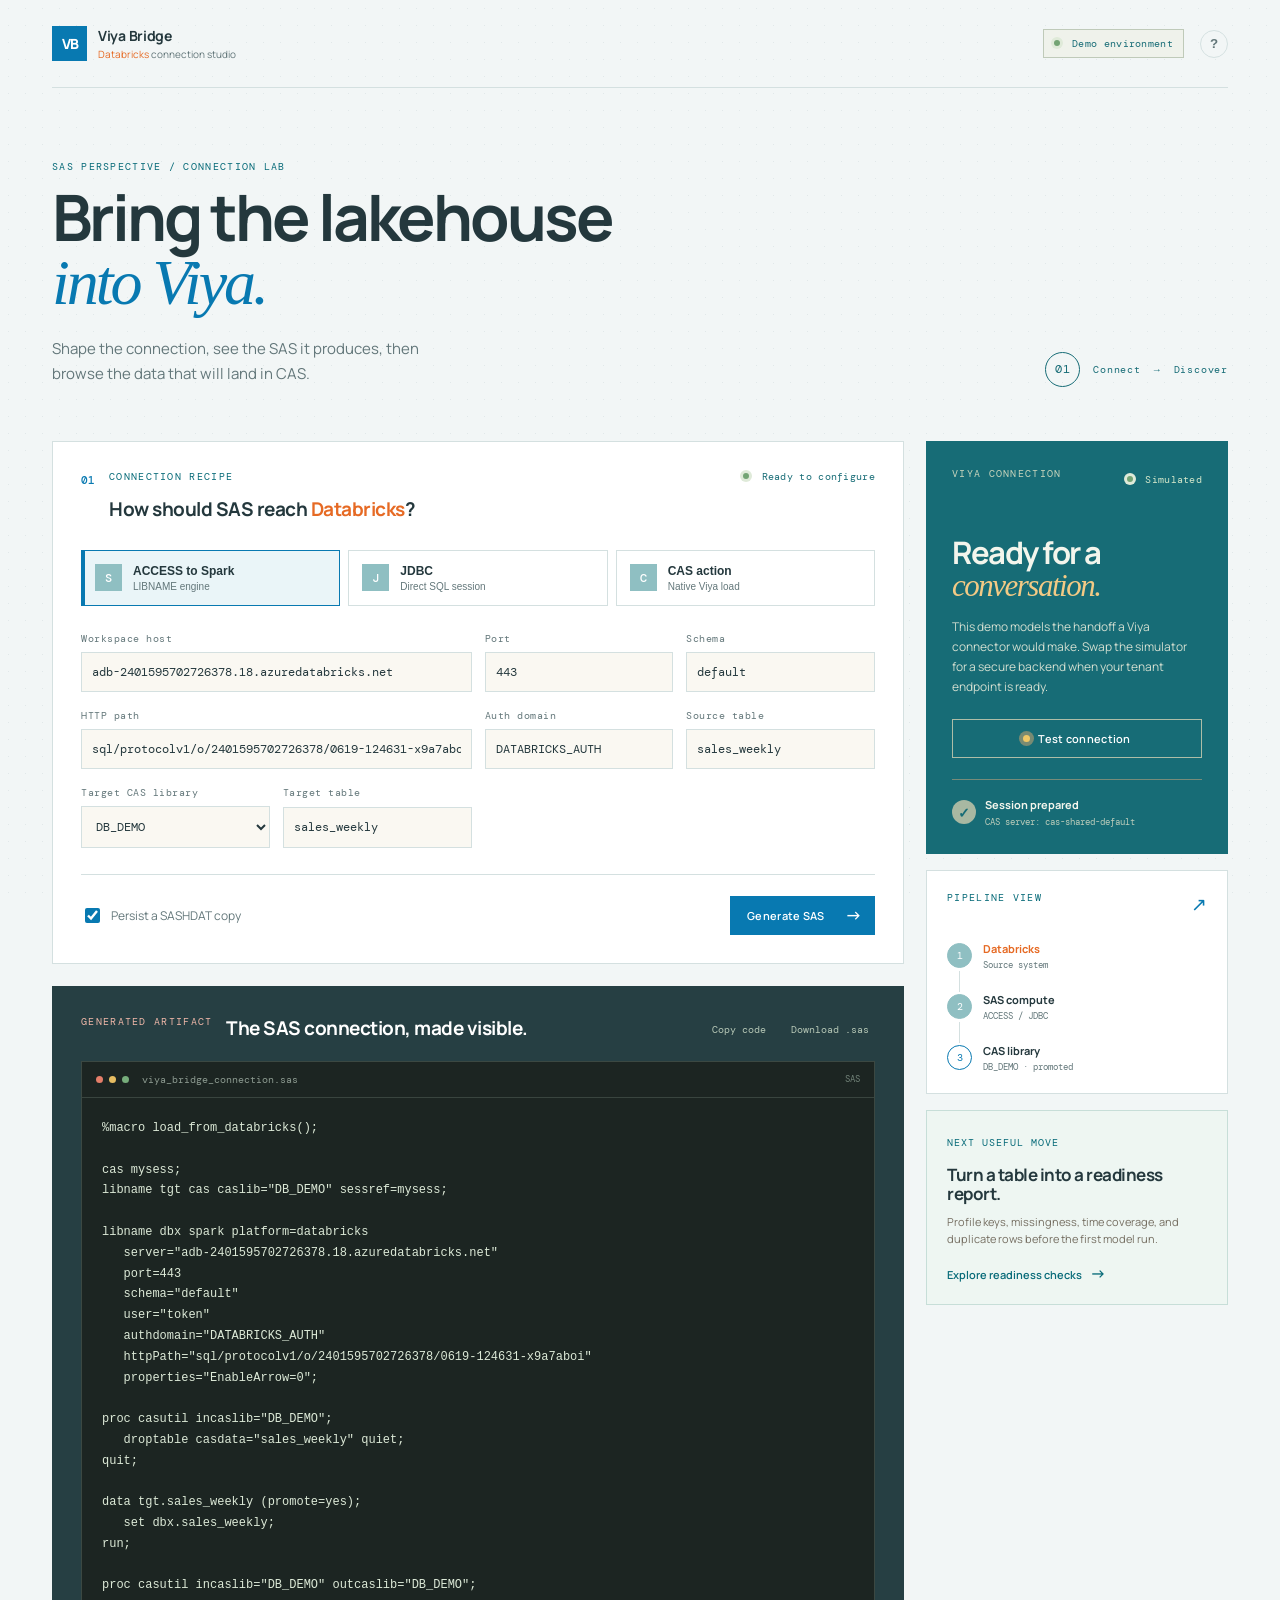
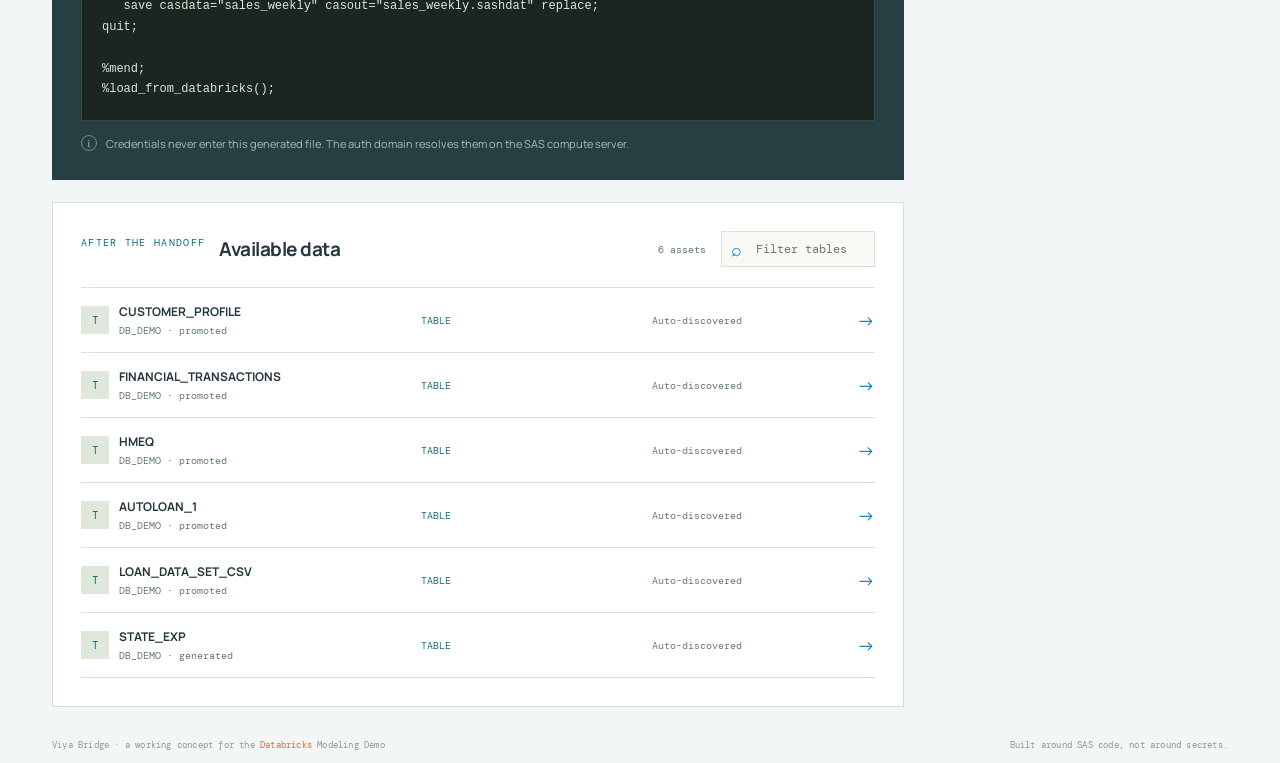
==== webapp/index.html @ 0a6f9fc4 "Initial commit" ====
<!doctype html>
<html lang="en">
<head>
  <meta charset="UTF-8">
  <meta name="viewport" content="width=device-width, initial-scale=1.0">
  <meta name="theme-color" content="#f4f0e8">
  <title>Viya Bridge | Databricks connection studio</title>
  <link rel="preconnect" href="https://fonts.googleapis.com">
  <link rel="preconnect" href="https://fonts.gstatic.com" crossorigin>
  <link href="https://fonts.googleapis.com/css2?family=DM+Mono:wght@400;500&family=Manrope:wght@400;500;600;700;800&display=swap" rel="stylesheet">
  <link rel="stylesheet" href="styles.css">
  <link rel="stylesheet" href="theme.css">
</head>
<body>
  <div class="app-shell">
    <header class="topbar">
      <a class="brand" href="#top" aria-label="Viya Bridge home">
        <span class="brand-mark">VB</span>
        <span><strong>Viya Bridge</strong><small><span class="databricks-label">Databricks</span> connection studio</small></span>
      </a>
      <div class="topbar-actions">
        <span class="environment-pill"><span class="status-dot"></span> Demo environment</span>
        <button class="icon-button" id="helpButton" title="Open help" aria-label="Open help">?</button>
      </div>
    </header>

    <main id="top">
      <section class="intro">
        <div>
          <p class="eyebrow">SAS perspective / connection lab</p>
          <h1>Bring the lakehouse<br><em>into Viya.</em></h1>
          <p class="intro-copy">Shape the connection, see the SAS it produces, then browse the data that will land in CAS.</p>
        </div>
        <div class="intro-stamp"><span>01</span><span>Connect</span><span>→</span><span>Discover</span></div>
      </section>

      <section class="workspace-grid">
        <div class="main-column">
          <section class="panel connection-panel">
            <div class="panel-heading">
              <div><span class="step-number">01</span><div><p class="section-kicker">Connection recipe</p><h2>How should SAS reach <span class="databricks-label">Databricks</span>?</h2></div></div>
              <span class="live-label"><span class="status-dot"></span> Ready to configure</span>
            </div>
            <div class="method-tabs" role="tablist" aria-label="Connection methods">
              <button class="method-tab active" data-method="spark" role="tab"><span class="tab-icon">S</span><span><strong>ACCESS to Spark</strong><small>LIBNAME engine</small></span></button>
              <button class="method-tab" data-method="jdbc" role="tab"><span class="tab-icon">J</span><span><strong>JDBC</strong><small>Direct SQL session</small></span></button>
              <button class="method-tab" data-method="cas" role="tab"><span class="tab-icon">C</span><span><strong>CAS action</strong><small>Native Viya load</small></span></button>
            </div>
            <div class="form-grid">
              <label class="field wide"><span>Workspace host</span><input id="host" value="adb-2401595702726378.18.azuredatabricks.net"></label>
              <label class="field"><span>Port</span><input id="port" value="443"></label>
              <label class="field"><span>Schema</span><input id="schema" value="default"></label>
              <label class="field wide"><span>HTTP path</span><input id="httpPath" value="sql/protocolv1/o/2401595702726378/0619-124631-x9a7aboi"></label>
              <label class="field"><span>Auth domain</span><input id="authDomain" value="DATABRICKS_AUTH"></label>
              <label class="field"><span>Source table</span><input id="sourceTable" value="sales_weekly"></label>
              <label class="field"><span>Target CAS library</span><select id="caslib"><option>DB_DEMO</option><option>CASUSER</option><option>PUBLIC</option></select></label>
              <label class="field"><span>Target table</span><input id="targetTable" value="sales_weekly"></label>
            </div>
            <div class="panel-footer">
              <label class="check-label"><input type="checkbox" id="saveToDisk" checked><span>Persist a SASHDAT copy</span></label>
              <button class="primary-button" id="generateButton"><span>Generate SAS</span><span class="button-arrow">→</span></button>
            </div>
          </section>

          <section class="panel code-panel">
            <div class="panel-heading compact"><div><p class="section-kicker">Generated artifact</p><h2 id="codeTitle">The SAS connection, made visible.</h2></div><div class="code-actions"><button class="text-button" id="copyButton">Copy code</button><button class="text-button" id="downloadButton">Download .sas</button></div></div>
            <div class="code-window"><div class="code-window-bar"><span class="traffic red"></span><span class="traffic yellow"></span><span class="traffic green"></span><span class="file-name">viya_bridge_connection.sas</span><span class="code-language">SAS</span></div><pre><code id="codeOutput"></code></pre></div>
            <div class="code-note"><span class="note-mark">i</span><span>Credentials never enter this generated file. The auth domain resolves them on the SAS compute server.</span></div>
          </section>

          <section class="panel catalog-panel">
            <div class="panel-heading compact"><div><p class="section-kicker">After the handoff</p><h2>Available data</h2></div><div class="catalog-controls"><span class="result-count" id="resultCount">6 assets</span><label class="search-box"><span>⌕</span><input id="searchInput" placeholder="Filter tables"></label></div></div>
            <div class="catalog-list" id="catalogList"></div>
          </section>
        </div>

        <aside class="side-column">
          <section class="status-card">
            <div class="status-card-top"><span class="section-kicker">Viya connection</span><span class="connected-badge"><span class="status-dot"></span> Simulated</span></div>
            <h2>Ready for a<br><em>conversation.</em></h2>
            <p>This demo models the handoff a Viya connector would make. Swap the simulator for a secure backend when your tenant endpoint is ready.</p>
            <button class="outline-button" id="connectButton"><span class="pulse-icon"></span> Test connection</button>
            <div class="connection-result" id="connectionResult"><span class="result-icon">✓</span><span><strong>Session prepared</strong><small>CAS server: cas-shared-default</small></span></div>
          </section>
          <section class="quick-card"><div class="quick-header"><span class="section-kicker">Pipeline view</span><span class="mini-arrow">↗</span></div><div class="pipeline"><div class="pipeline-node done"><span>1</span><div><strong class="databricks-label">Databricks</strong><small>Source system</small></div></div><div class="pipeline-line"></div><div class="pipeline-node done"><span>2</span><div><strong>SAS compute</strong><small>ACCESS / JDBC</small></div></div><div class="pipeline-line"></div><div class="pipeline-node current"><span>3</span><div><strong>CAS library</strong><small id="pipelineCaslib">DB_DEMO · promoted</small></div></div></div></section>
          <section class="idea-card"><span class="idea-label">Next useful move</span><h3>Turn a table into a readiness report.</h3><p>Profile keys, missingness, time coverage, and duplicate rows before the first model run.</p><button class="link-button" id="readinessButton">Explore readiness checks <span>→</span></button></section>
        </aside>
      </section>
    </main>
    <footer><span>Viya Bridge · a working concept for the <span class="databricks-label">Databricks</span> Modeling Demo</span><span>Built around SAS code, not around secrets.</span></footer>
  </div>
  <div class="toast" id="toast" role="status"></div>
  <script src="app.js"></script>
</body>
</html>
---- webapp/styles.css ----
:root{--ink:#202a27;--muted:#6f7770;--paper:#f4f0e8;--panel:#fffdf8;--line:#d9d6cc;--coral:#e96f54;--coral-dark:#bd503d;--sage:#a8b8a2;--deep-sage:#546a5e;--yellow:#f0c866;--mono:'DM Mono',monospace;--sans:'Manrope',sans-serif}*{box-sizing:border-box}html{scroll-behavior:smooth}body{margin:0;color:var(--ink);background:var(--paper);font-family:var(--sans);font-size:14px}body:before{content:"";position:fixed;inset:0;pointer-events:none;opacity:.3;background-image:radial-gradient(#b8b4a9 .7px,transparent .7px);background-size:17px 17px}.app-shell{position:relative;max-width:1440px;margin:auto;padding:0 52px}.topbar{height:88px;display:flex;align-items:center;justify-content:space-between;border-bottom:1px solid var(--line)}.brand{display:flex;align-items:center;gap:11px;color:var(--ink);text-decoration:none}.brand-mark{display:grid;place-items:center;width:35px;height:35px;background:var(--coral);color:#fff;font-weight:800;letter-spacing:-1px}.brand strong,.brand small{display:block}.brand strong{font-size:14px;letter-spacing:-.3px}.brand small{font-size:10px;color:var(--muted);margin-top:2px}.topbar-actions{display:flex;align-items:center;gap:16px}.environment-pill,.live-label,.connected-badge{font-family:var(--mono);font-size:10px;color:var(--deep-sage);letter-spacing:.3px}.environment-pill{border:1px solid #bfcab9;padding:7px 10px;background:#eff2eb}.status-dot{display:inline-block;width:6px;height:6px;border-radius:50%;background:#73a474;margin-right:6px;vertical-align:1px;box-shadow:0 0 0 3px #dfead9}.icon-button{width:28px;height:28px;border:1px solid var(--line);border-radius:50%;background:transparent;color:var(--muted);font-weight:700;cursor:pointer}.intro{display:flex;align-items:flex-end;justify-content:space-between;padding:72px 0 54px}.eyebrow,.section-kicker{margin:0 0 13px;color:var(--coral-dark);font-family:var(--mono);font-size:10px;letter-spacing:1.3px;text-transform:uppercase}.intro h1{margin:0;font-size:clamp(42px,5vw,72px);line-height:.98;letter-spacing:-3px;font-weight:700}.intro h1 em,.status-card h2 em{font-family:Georgia,serif;font-weight:400;color:var(--coral)}.intro-copy{max-width:420px;color:var(--muted);line-height:1.65;margin:23px 0 0;font-size:15px}.intro-stamp{display:flex;align-items:center;gap:13px;color:var(--deep-sage);font-family:var(--mono);font-size:10px;letter-spacing:.8px}.intro-stamp span:first-child{display:grid;place-items:center;width:35px;height:35px;border:1px solid var(--deep-sage);border-radius:50%;font-size:12px}.workspace-grid{display:grid;grid-template-columns:minmax(0,1fr) 302px;gap:22px;align-items:start}.main-column{display:grid;gap:22px}.panel,.status-card,.quick-card,.idea-card{background:var(--panel);border:1px solid var(--line)}.panel{padding:28px}.panel-heading{display:flex;align-items:flex-start;justify-content:space-between;gap:20px;margin-bottom:28px}.panel-heading>div:first-child{display:flex;gap:14px}.panel-heading.compact{align-items:center;margin-bottom:20px}.step-number{color:var(--coral);font:500 11px var(--mono);padding-top:3px}.panel h2{margin:0;font-size:19px;letter-spacing:-.5px}.method-tabs{display:grid;grid-template-columns:repeat(3,1fr);gap:8px;margin-bottom:26px}.method-tab{display:flex;align-items:center;gap:11px;border:1px solid var(--line);background:transparent;text-align:left;padding:13px;cursor:pointer;color:var(--ink);transition:.18s ease}.method-tab:hover{border-color:var(--coral)}.method-tab.active{border-color:var(--coral);background:#fff2ed;box-shadow:inset 3px 0 var(--coral)}.tab-icon{display:grid;place-items:center;width:27px;height:27px;background:var(--sage);color:#fff;font:500 12px var(--mono)}.method-tab strong,.method-tab small{display:block}.method-tab strong{font-size:12px}.method-tab small{font-size:10px;color:var(--muted);margin-top:3px}.form-grid{display:grid;grid-template-columns:repeat(4,1fr);gap:17px 13px}.field{display:grid;gap:7px}.field.wide{grid-column:span 2}.field span{font:10px var(--mono);color:var(--muted);letter-spacing:.5px}.field input,.field select,.search-box input{font:12px var(--mono);color:var(--ink);background:#faf8f2;border:1px solid var(--line);padding:11px 10px;outline:none;min-width:0}.field input:focus,.field select:focus,.search-box input:focus{border-color:var(--coral);box-shadow:0 0 0 2px #f8d9d0}.panel-footer{display:flex;justify-content:space-between;align-items:center;border-top:1px solid var(--line);margin-top:26px;padding-top:21px}.check-label{color:var(--muted);font-size:12px;display:flex;align-items:center;gap:8px}.check-label input{accent-color:var(--coral);width:15px;height:15px}.primary-button,.outline-button{cursor:pointer;font:600 11px var(--sans);letter-spacing:.3px}.primary-button{display:flex;align-items:center;gap:20px;border:0;background:var(--coral);color:#fff;padding:12px 13px 12px 17px}.button-arrow{font-size:17px;line-height:10px}.primary-button:hover{background:var(--coral-dark)}.code-panel{background:#25312d;color:#e9eee6;border-color:#25312d}.code-panel .section-kicker{color:#eeb7a8}.code-panel h2{color:#fff}.text-button{background:transparent;border:0;color:#b6c7b6;font:10px var(--mono);cursor:pointer;margin-left:13px}.text-button:hover{color:#fff}.code-window{background:#1c2522;border:1px solid #3b4842}.code-window-bar{display:flex;align-items:center;gap:6px;padding:11px 14px;border-bottom:1px solid #39453f;color:#8d9b91}.traffic{width:7px;height:7px;border-radius:50%}.red{background:#e47e69}.yellow{background:#e6bd62}.green{background:#76ad7b}.file-name{margin-left:7px;font:10px var(--mono)}.code-language{margin-left:auto;font:9px var(--mono);color:#718278}.code-window pre{margin:0;padding:20px;overflow:auto;min-height:265px;color:#dce9d7;font:12px/1.65 var(--mono)}.code-note{display:flex;gap:9px;align-items:center;margin-top:14px;color:#aebbb0;font-size:11px}.note-mark{border:1px solid #789079;border-radius:50%;width:16px;height:16px;display:grid;place-items:center;font:10px Georgia;color:#b8d2b3}.catalog-controls{display:flex;align-items:center;gap:15px}.result-count{font:10px var(--mono);color:var(--muted)}.search-box{display:flex;align-items:center;gap:7px;border:1px solid var(--line);padding-left:9px;background:#faf8f2}.search-box span{color:var(--coral);font-size:18px}.search-box input{border:0;width:125px;padding:9px 7px;background:transparent}.catalog-list{border-top:1px solid var(--line)}.catalog-row{display:grid;grid-template-columns:1.2fr .8fr .7fr auto;gap:15px;align-items:center;padding:15px 0;border-bottom:1px solid var(--line);cursor:pointer}.catalog-row:hover{background:#fff8ef;margin:0 -10px;padding-left:10px;padding-right:10px}.catalog-name{display:flex;align-items:center;gap:10px}.table-icon{display:grid;place-items:center;width:28px;height:28px;background:#dfe8db;color:var(--deep-sage);font:11px var(--mono)}.catalog-name strong,.catalog-name small{display:block}.catalog-name strong{font-size:12px}.catalog-name small,.catalog-meta{font:10px var(--mono);color:var(--muted);margin-top:4px}.catalog-type{font:10px var(--mono);color:var(--deep-sage)}.catalog-size{font:10px var(--mono);color:var(--muted)}.row-arrow{color:var(--coral);font-size:18px}.side-column{display:grid;gap:16px}.status-card{padding:25px;background:var(--deep-sage);color:#f3f5ec;border-color:var(--deep-sage)}.status-card .section-kicker{color:#c7d4bc}.status-card-top,.quick-header{display:flex;justify-content:space-between;align-items:center}.connected-badge{color:#d5e7ca}.status-card h2{font-size:31px;line-height:1.04;letter-spacing:-1.5px;margin:43px 0 15px}.status-card h2 em{color:#f3ca85}.status-card p{font-size:12px;line-height:1.65;color:#d2ded0;margin:0 0 22px}.outline-button{display:flex;align-items:center;gap:8px;width:100%;justify-content:center;padding:11px;background:transparent;border:1px solid #aebda7;color:#fff}.outline-button:hover{background:#657a6b}.pulse-icon{width:7px;height:7px;border-radius:50%;background:#f0c866;box-shadow:0 0 0 4px #798b73}.connection-result{display:flex;align-items:center;gap:9px;border-top:1px solid #778b79;margin-top:21px;padding-top:17px}.result-icon{display:grid;place-items:center;width:24px;height:24px;border-radius:50%;background:#a8b8a2;color:var(--deep-sage);font-weight:700}.connection-result strong,.connection-result small{display:block}.connection-result strong{font-size:11px}.connection-result small{font:9px var(--mono);color:#bdcdbb;margin-top:4px}.quick-card{padding:20px}.mini-arrow{color:var(--coral);font-size:19px}.pipeline{margin-top:24px}.pipeline-node{display:flex;align-items:center;gap:11px}.pipeline-node>span{display:grid;place-items:center;width:25px;height:25px;border-radius:50%;border:1px solid var(--line);font:10px var(--mono);color:var(--muted)}.pipeline-node.done>span{background:var(--sage);border-color:var(--sage);color:white}.pipeline-node.current>span{border-color:var(--coral);color:var(--coral)}.pipeline-node strong,.pipeline-node small{display:block}.pipeline-node strong{font-size:11px}.pipeline-node small{color:var(--muted);font:9px var(--mono);margin-top:3px}.pipeline-line{height:21px;border-left:1px solid var(--line);margin-left:12px}.idea-card{padding:20px;background:#fff3dd;border-color:#e8d7b9}.idea-label{font:10px var(--mono);color:var(--coral-dark);text-transform:uppercase;letter-spacing:1px}.idea-card h3{font-size:17px;line-height:1.15;letter-spacing:-.5px;margin:15px 0 9px}.idea-card p{font-size:11px;color:#756e61;line-height:1.55;margin:0 0 15px}.link-button{border:0;background:transparent;padding:0;color:var(--coral-dark);font:600 11px var(--sans);cursor:pointer}.link-button span{font-size:16px;margin-left:6px}footer{display:flex;justify-content:space-between;padding:32px 0 40px;color:#94958d;font:9px var(--mono);letter-spacing:.2px}.toast{position:fixed;bottom:25px;left:50%;transform:translate(-50%,20px);background:var(--ink);color:#fff;padding:12px 16px;font:11px var(--mono);opacity:0;pointer-events:none;transition:.25s ease}.toast.show{opacity:1;transform:translate(-50%,0)}@media(max-width:900px){.app-shell{padding:0 24px}.workspace-grid{grid-template-columns:1fr}.side-column{grid-template-columns:1fr 1fr}.status-card{grid-row:span 2}.intro{padding:50px 0 38px}.intro-stamp{display:none}}@media(max-width:620px){.app-shell{padding:0 16px}.topbar{height:72px}.environment-pill{display:none}.intro h1{font-size:46px;letter-spacing:-2px}.form-grid{grid-template-columns:1fr 1fr}.field.wide{grid-column:span 2}.panel{padding:20px}.method-tabs{grid-template-columns:1fr}.panel-heading{display:block}.live-label{display:block;margin-top:15px}.panel-footer{align-items:flex-start;gap:15px;flex-direction:column}.primary-button{width:100%;justify-content:space-between}.catalog-controls{margin-top:15px;justify-content:space-between}.catalog-row{grid-template-columns:1fr auto}.catalog-row>*:not(.catalog-name):not(.row-arrow){display:none}.side-column{grid-template-columns:1fr}.status-card{grid-row:auto}footer{display:block;line-height:1.8}}
---- webapp/theme.css ----
:root {
  --ink: #24383d;
  --muted: #63777a;
  --paper: #f2f6f6;
  --panel: #ffffff;
  --line: #d4e0e0;
  --coral: #0879b1;
  --coral-dark: #086b79;
  --sage: #8fbfc2;
  --deep-sage: #176c76;
  --yellow: #f2c76d;
  --databricks-orange: #e66a24;
}

body:before {
  background-image: radial-gradient(#b8c9cb .7px, transparent .7px);
}

.databricks-label {
  color: var(--databricks-orange);
}

.status-card {
  background: #176c76;
  border-color: #176c76;
}

.code-panel {
  background: #263f43;
  border-color: #263f43;
}

.idea-card {
  background: #eef6f2;
  border-color: #c7ded8;
}

.method-tab.active {
  background: #eaf5f8;
}

.catalog-row:hover {
  background: #f2fafb;
}
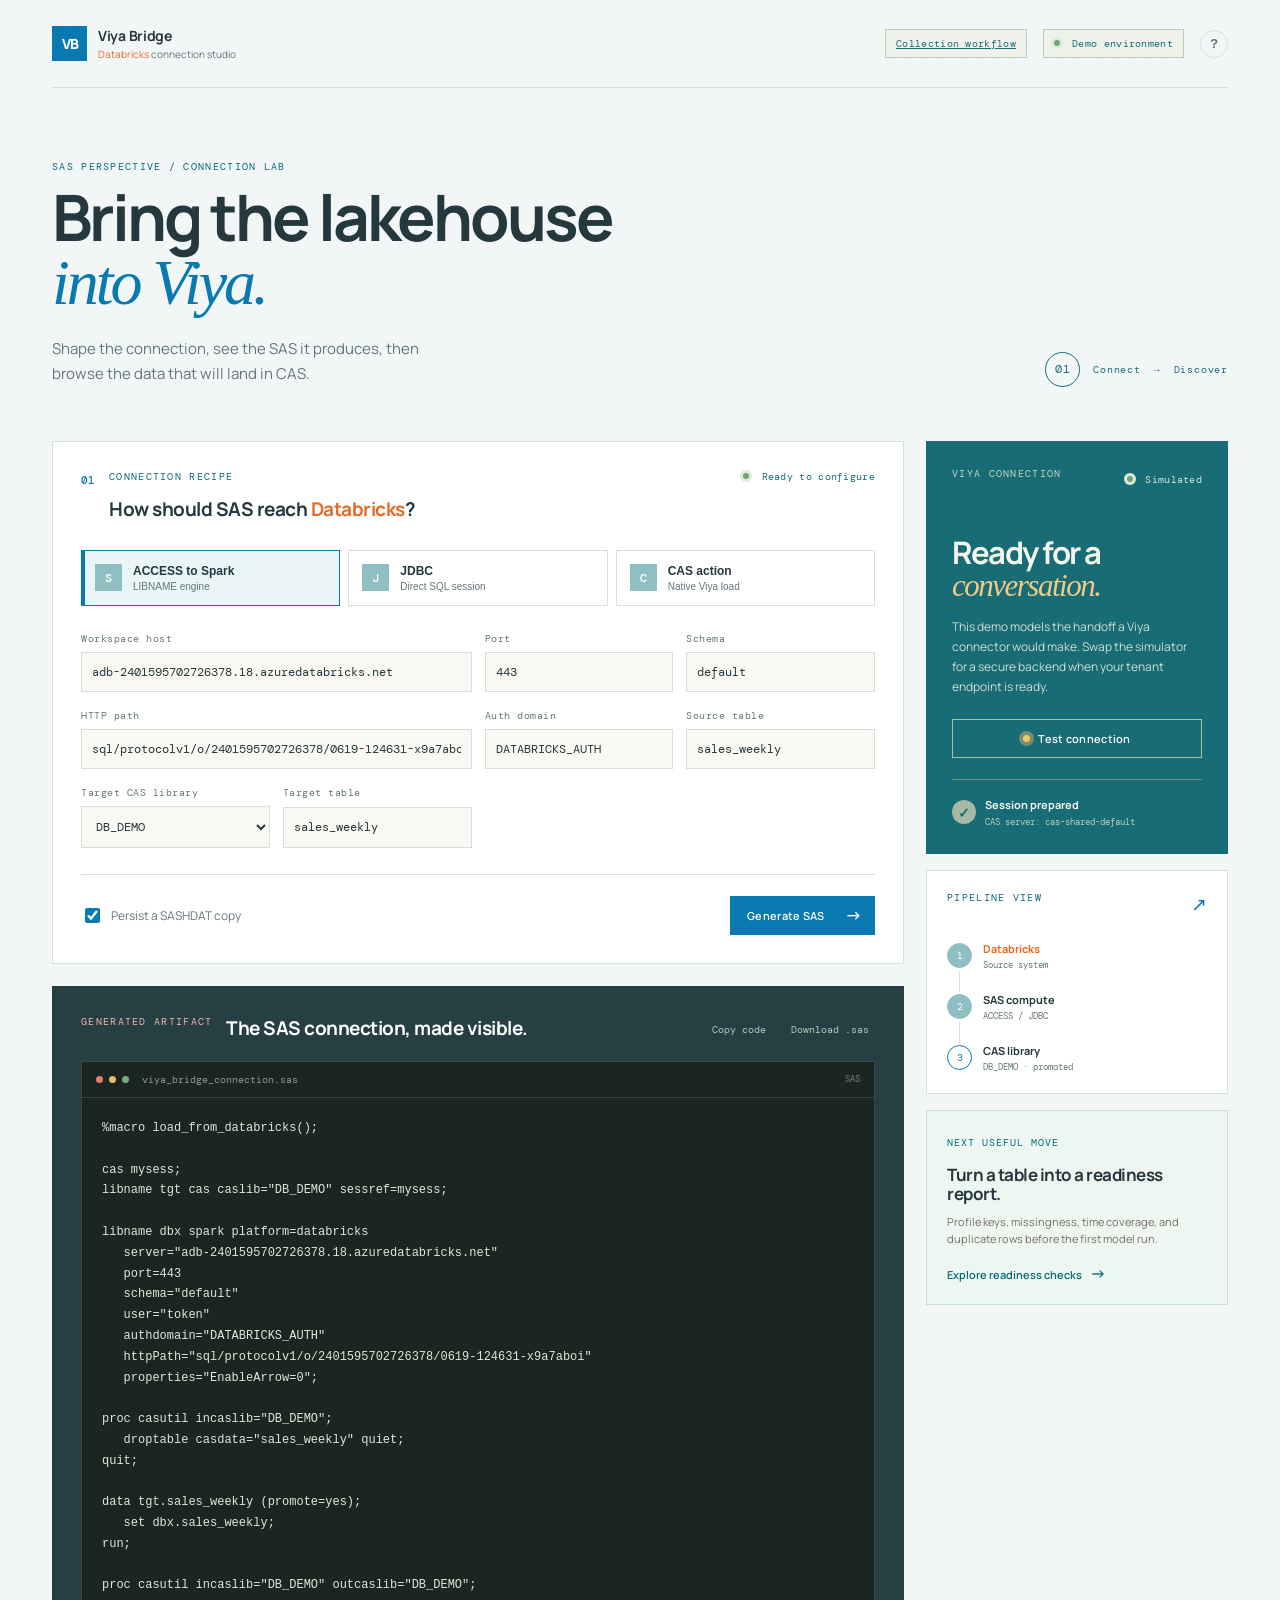
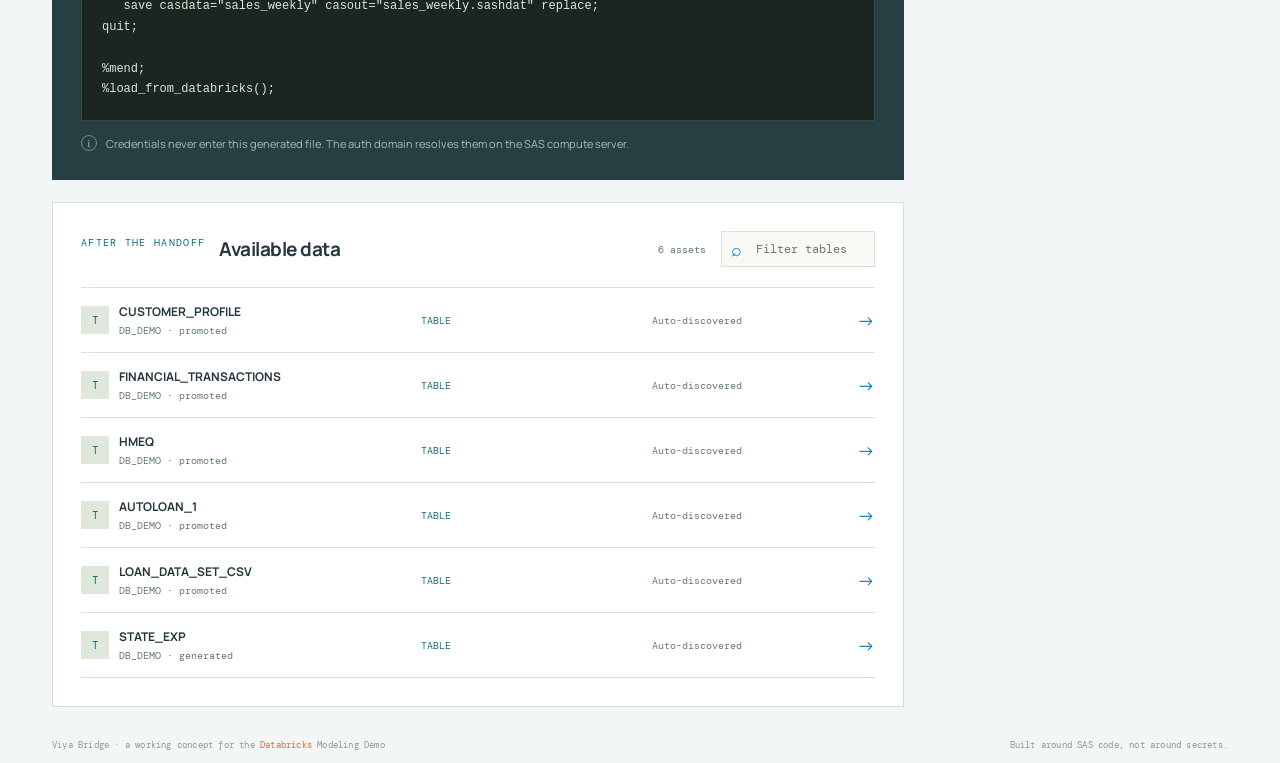
==== commit f965ec7b: "Add collection workflow documentation and interface" ====
--- a/webapp/index.html
+++ b/webapp/index.html
@@ -19,6 +19,7 @@
         <span><strong>Viya Bridge</strong><small><span class="databricks-label">Databricks</span> connection studio</small></span>
       </a>
       <div class="topbar-actions">
+        <a class="environment-pill workflow-link" href="workflow.html">Collection workflow</a>
         <span class="environment-pill"><span class="status-dot"></span> Demo environment</span>
         <button class="icon-button" id="helpButton" title="Open help" aria-label="Open help">?</button>
       </div>
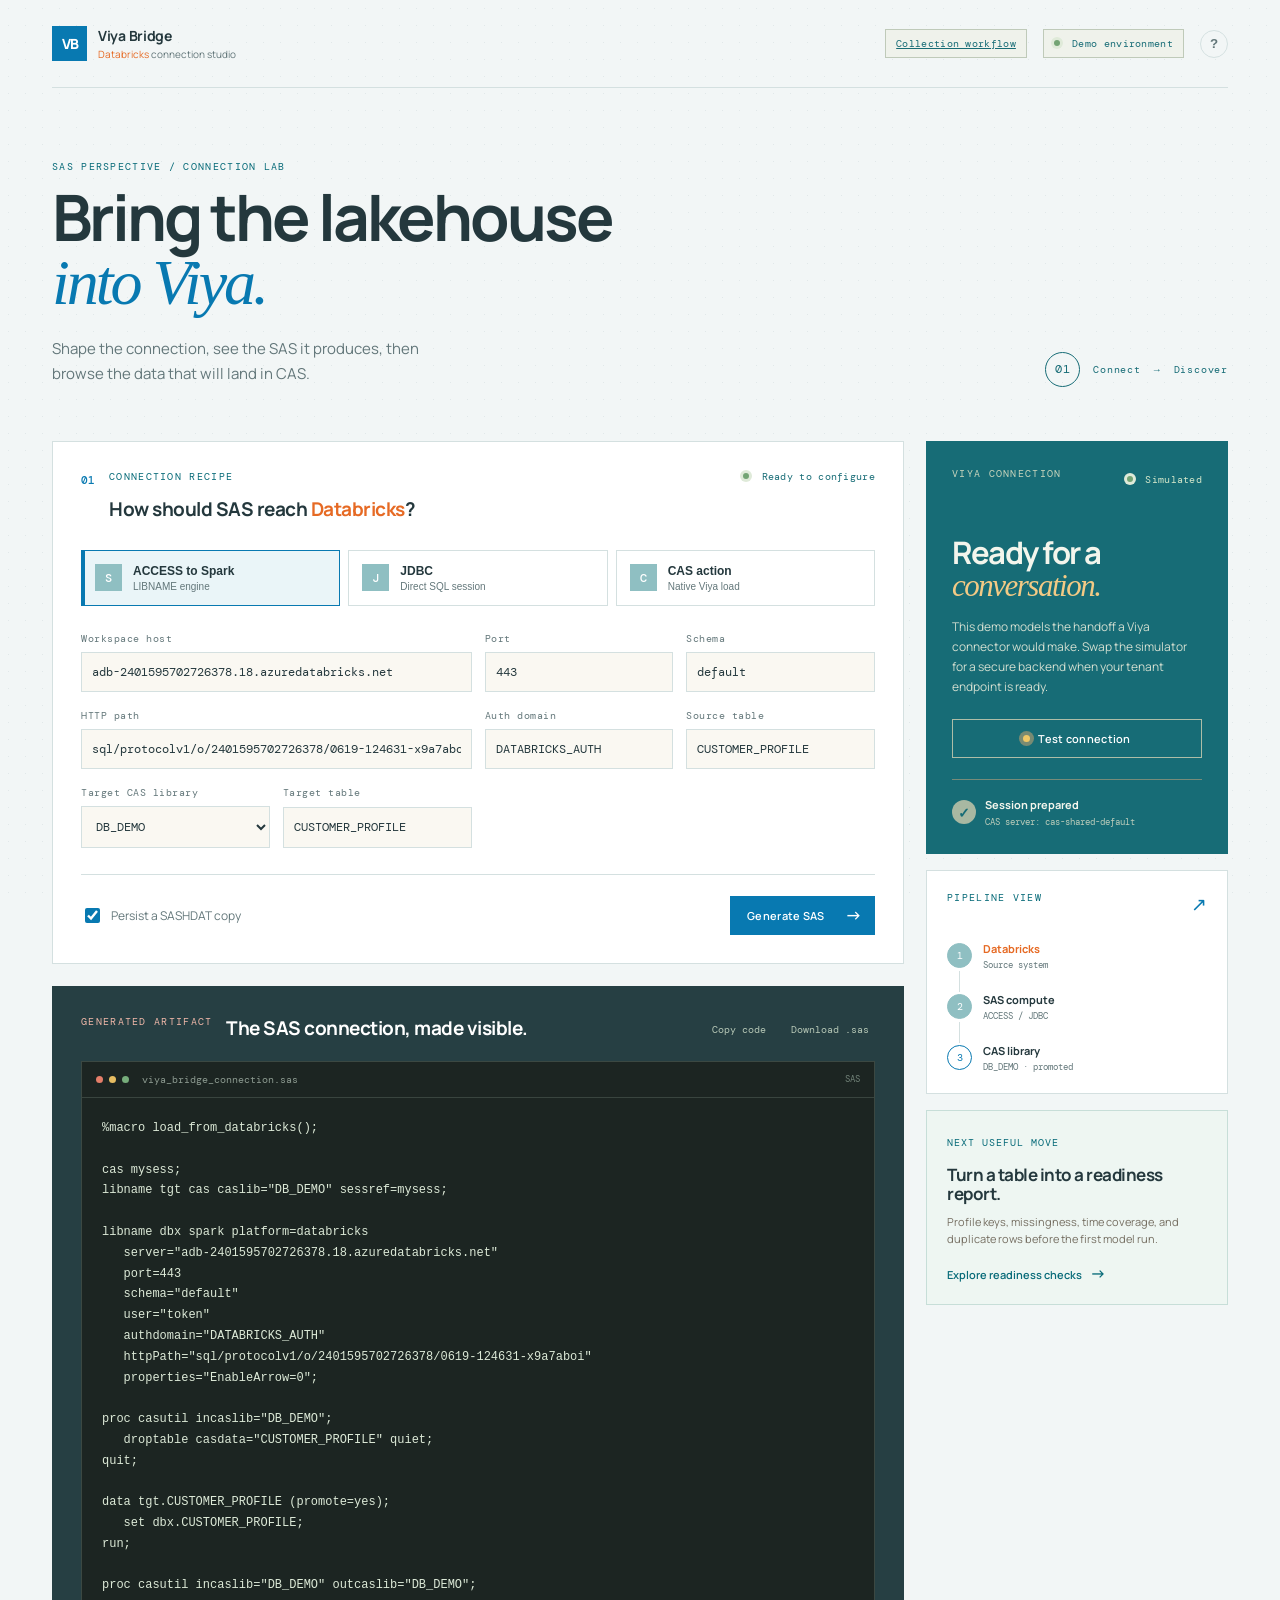
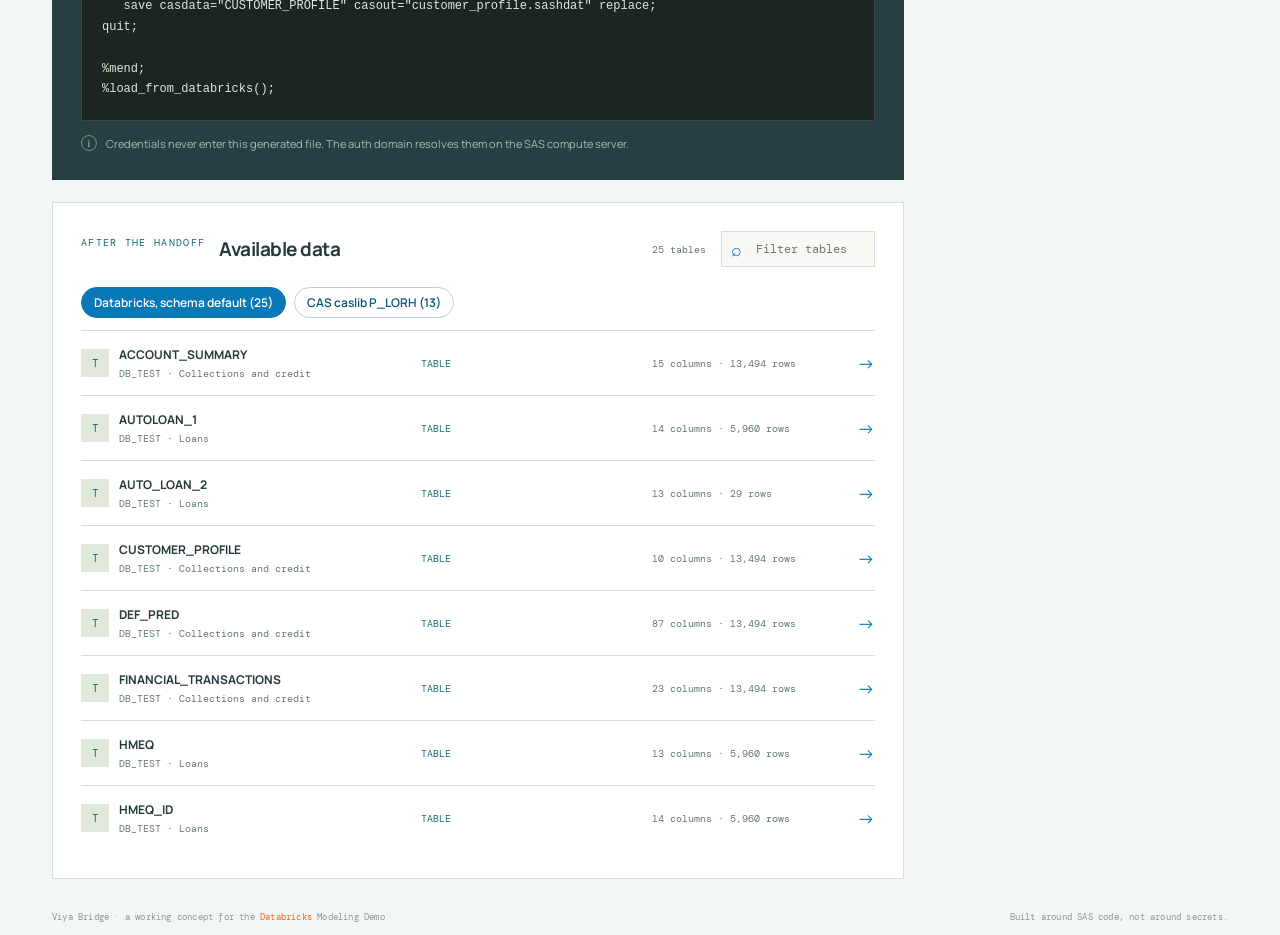
==== commit 6b93a740: "Show the real Databricks and CAS datasets in the three web apps - webapp/datasets.js: inventory read" ====
--- a/webapp/index.html
+++ b/webapp/index.html
@@ -53,9 +53,9 @@
               <label class="field"><span>Schema</span><input id="schema" value="default"></label>
               <label class="field wide"><span>HTTP path</span><input id="httpPath" value="sql/protocolv1/o/2401595702726378/0619-124631-x9a7aboi"></label>
               <label class="field"><span>Auth domain</span><input id="authDomain" value="DATABRICKS_AUTH"></label>
-              <label class="field"><span>Source table</span><input id="sourceTable" value="sales_weekly"></label>
+              <label class="field"><span>Source table</span><input id="sourceTable" value="CUSTOMER_PROFILE"></label>
               <label class="field"><span>Target CAS library</span><select id="caslib"><option>DB_DEMO</option><option>CASUSER</option><option>PUBLIC</option></select></label>
-              <label class="field"><span>Target table</span><input id="targetTable" value="sales_weekly"></label>
+              <label class="field"><span>Target table</span><input id="targetTable" value="CUSTOMER_PROFILE"></label>
             </div>
             <div class="panel-footer">
               <label class="check-label"><input type="checkbox" id="saveToDisk" checked><span>Persist a SASHDAT copy</span></label>
@@ -70,7 +70,8 @@
           </section>
 
           <section class="panel catalog-panel">
-            <div class="panel-heading compact"><div><p class="section-kicker">After the handoff</p><h2>Available data</h2></div><div class="catalog-controls"><span class="result-count" id="resultCount">6 assets</span><label class="search-box"><span>⌕</span><input id="searchInput" placeholder="Filter tables"></label></div></div>
+            <div class="panel-heading compact"><div><p class="section-kicker">After the handoff</p><h2>Available data</h2></div><div class="catalog-controls"><span class="result-count" id="resultCount">25 tables</span><label class="search-box"><span>⌕</span><input id="searchInput" placeholder="Filter tables"></label></div></div>
+            <div class="source-tabs" id="catalogTabs"></div>
             <div class="catalog-list" id="catalogList"></div>
           </section>
         </div>
@@ -91,6 +92,7 @@
     <footer><span>Viya Bridge · a working concept for the <span class="databricks-label">Databricks</span> Modeling Demo</span><span>Built around SAS code, not around secrets.</span></footer>
   </div>
   <div class="toast" id="toast" role="status"></div>
+  <script src="datasets.js"></script>
   <script src="app.js"></script>
 </body>
 </html>
--- a/webapp/theme.css
+++ b/webapp/theme.css
@@ -42,3 +42,11 @@
 .catalog-row:hover {
   background: #f2fafb;
 }
+
+/* dataset source tabs */
+.source-tabs{display:flex;gap:8px;flex-wrap:wrap;margin:6px 0 12px}
+.source-tab{font:inherit;font-weight:600;font-size:12px;padding:6px 12px;border:1px solid #b7d1d5;border-radius:999px;background:#fff;color:#075579;cursor:pointer}
+.source-tab:hover{background:#eef6f8}
+.source-tab.active{background:#0878b7;border-color:#0878b7;color:#fff}
+.catalog-list{max-height:520px;overflow:auto}
+.catalog-row[data-table]{cursor:pointer}
